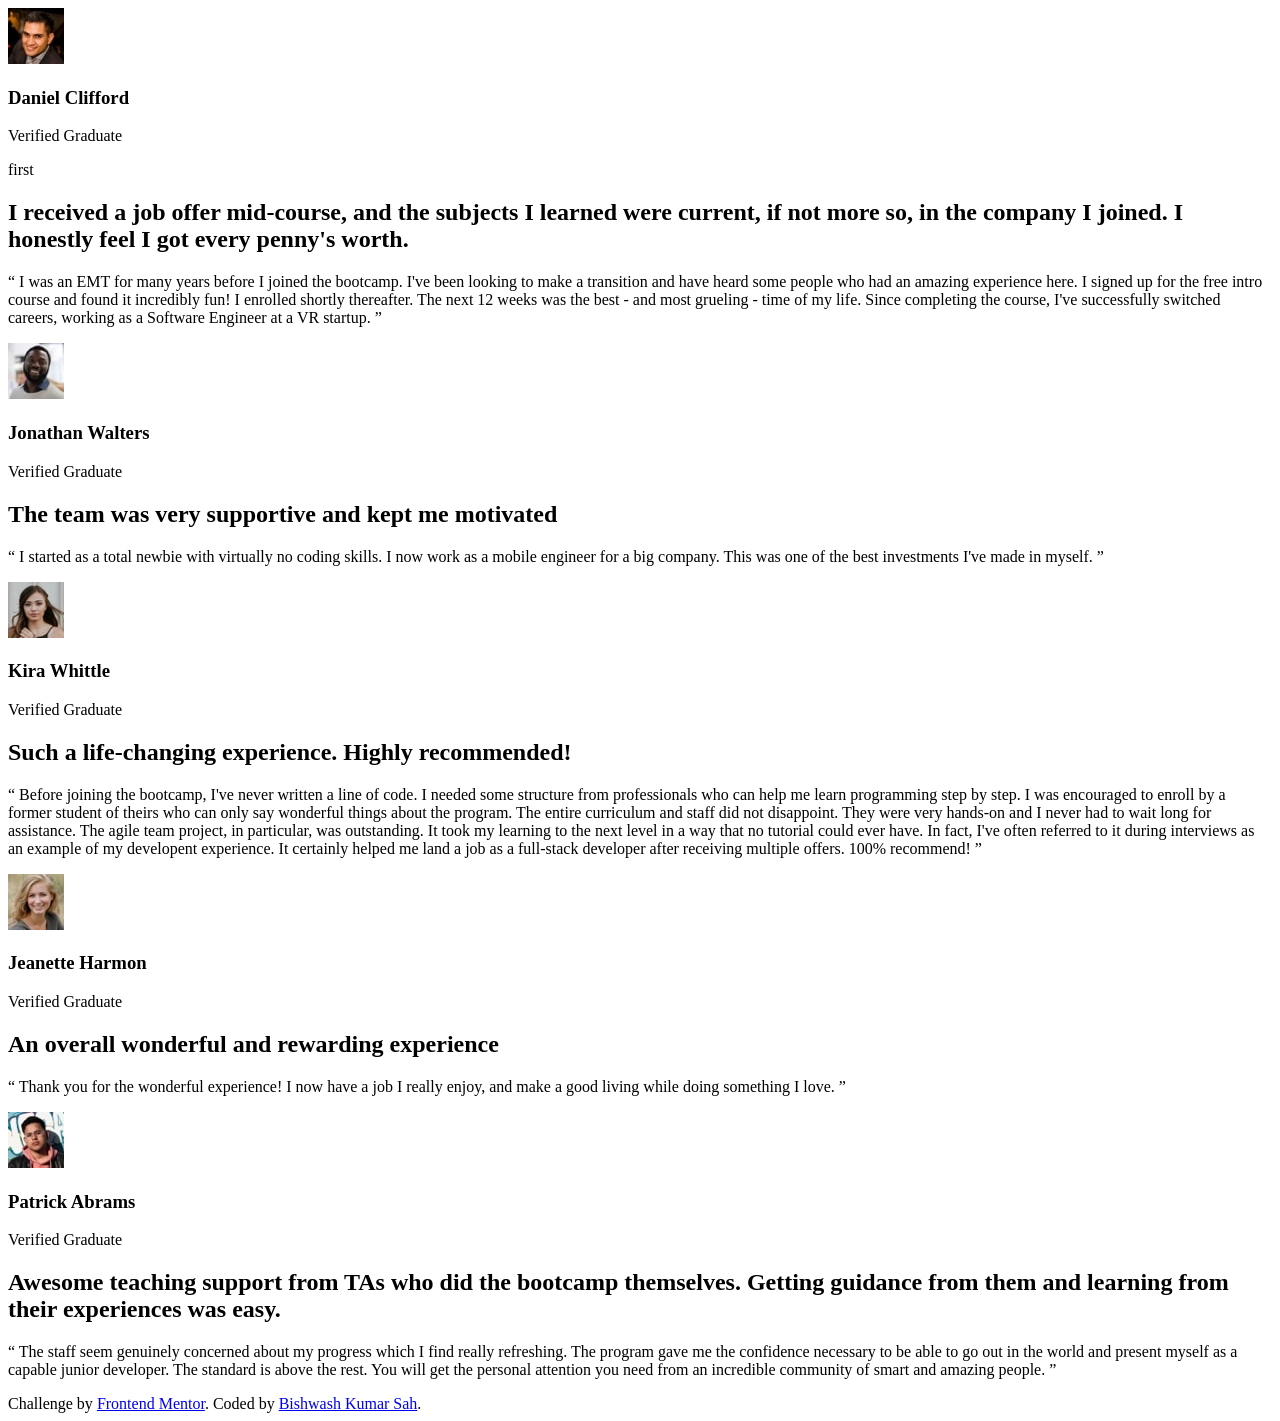
==== index.html @ c647e7f3 "index.html" ====
<!DOCTYPE html>
<html lang="en">
  <head>
    <meta charset="UTF-8" />
    <meta name="viewport" content="width=device-width, initial-scale=1.0" />
    <!-- displays site properly based on user's device -->
    <link
      rel="icon"
      type="image/png"
      sizes="32x32"
      href="./images/favicon-32x32.png"
    />
    <title>Frontend Mentor | Testimonials Grid Section</title>
    <link rel="preconnect" href="https://fonts.googleapis.com" />
    <link rel="preconnect" href="https://fonts.gstatic.com" crossorigin />
    <link
      href="https://fonts.googleapis.com/css2?family=Barlow+Semi+Condensed:wght@500;600&family=Roboto:ital,wght@0,100;0,500;1,700&display=swap"
      rel="stylesheet"
    />
    <link rel="stylesheet" href="styles.css" />
  </head>
  <body>
    <div class="testimonials">
      <div class="container bg-purple">
        <header class="header">
          <img src="../images/image-daniel.jpg" />
          <div class="userName">
            <h3>Daniel Clifford</h3>
            <p>Verified Graduate</p>
            first
          </div>
        </header>
        <h2>
          I received a job offer mid-course, and the subjects I learned were
          current, if not more so, in the company I joined. I honestly feel I
          got every penny's worth.
        </h2>
        <p class="quotation">
          “ I was an EMT for many years before I joined the bootcamp. I've been
          looking to make a transition and have heard some people who had an
          amazing experience here. I signed up for the free intro course and
          found it incredibly fun! I enrolled shortly thereafter. The next 12
          weeks was the best - and most grueling - time of my life. Since
          completing the course, I've successfully switched careers, working as
          a Software Engineer at a VR startup. ”
        </p>
      </div>
      <div class="container">
        <header class="header">
          <img src="../images/image-jonathan.jpg" />
          <div class="userName">
            <h3>Jonathan Walters</h3>
            <p>Verified Graduate</p>
          </div>
        </header>
        <h2>The team was very supportive and kept me motivated</h2>
        <p class="quotation">
          “ I started as a total newbie with virtually no coding skills. I now
          work as a mobile engineer for a big company. This was one of the best
          investments I've made in myself. ”
        </p>
      </div>
      <div class="container bg-black">
        <header class="header">
          <img src="../images/image-kira.jpg" />
          <div class="userName">
            <h3>Kira Whittle</h3>
            <p>Verified Graduate</p>
          </div>
        </header>
        <h2>Such a life-changing experience. Highly recommended!</h2>
        <p class="quotation">
          “ Before joining the bootcamp, I've never written a line of code. I
          needed some structure from professionals who can help me learn
          programming step by step. I was encouraged to enroll by a former
          student of theirs who can only say wonderful things about the program.
          The entire curriculum and staff did not disappoint. They were very
          hands-on and I never had to wait long for assistance. The agile team
          project, in particular, was outstanding. It took my learning to the
          next level in a way that no tutorial could ever have. In fact, I've
          often referred to it during interviews as an example of my developent
          experience. It certainly helped me land a job as a full-stack
          developer after receiving multiple offers. 100% recommend! ”
        </p>
      </div>

      <div class="container bg-grey">
        <header class="header">
          <img src="../images/image-jeanette.jpg" />
          <div class="userName">
            <h3>Jeanette Harmon</h3>
            <p>Verified Graduate</p>
          </div>
        </header>
        <h2>An overall wonderful and rewarding experience</h2>
        <p class="quotation">
          “ Thank you for the wonderful experience! I now have a job I really
          enjoy, and make a good living while doing something I love. ”
        </p>
      </div>

      <div class="container">
        <header class="header">
          <img src="../images/image-patrick.jpg" />
          <div class="userName">
            <h3>Patrick Abrams</h3>
            <p>Verified Graduate</p>
          </div>
        </header>
        <h2>
          Awesome teaching support from TAs who did the bootcamp themselves.
          Getting guidance from them and learning from their experiences was
          easy.
        </h2>
        <p class="quotation">
          “ The staff seem genuinely concerned about my progress which I find
          really refreshing. The program gave me the confidence necessary to be
          able to go out in the world and present myself as a capable junior
          developer. The standard is above the rest. You will get the personal
          attention you need from an incredible community of smart and amazing
          people. ”
        </p>
      </div>
    </div>

    <footer>
      <div class="attribution">
        Challenge by
        <a href="https://www.frontendmentor.io?ref=challenge" target="_blank"
          >Frontend Mentor</a
        >. Coded by <a href="#">Bishwash Kumar Sah</a>.
      </div>
    </footer>
  </body>
</html>
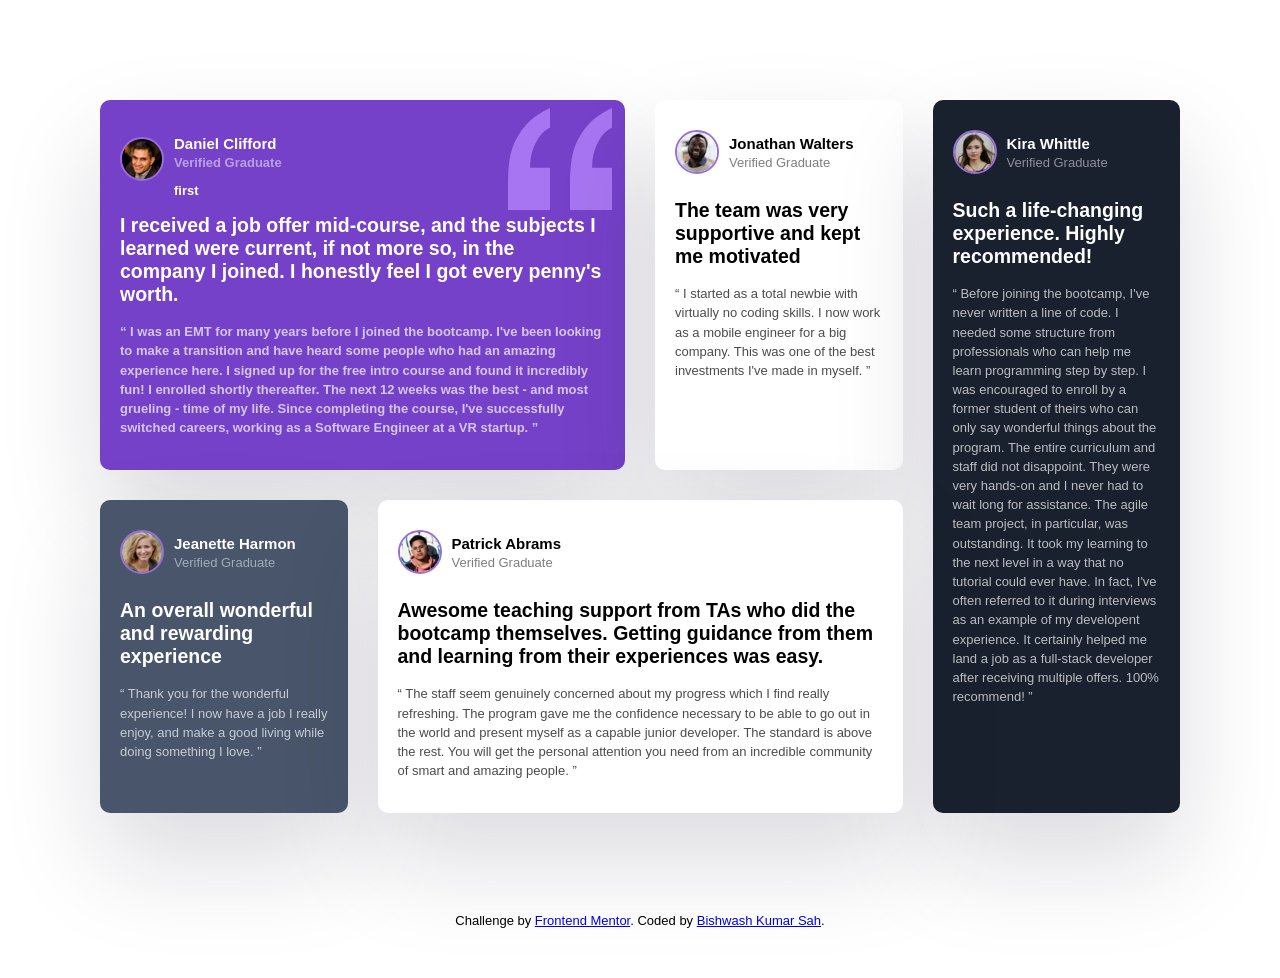
==== commit f74893d6: "x" ====
--- a/index.html
+++ b/index.html
@@ -8,7 +8,7 @@
       rel="icon"
       type="image/png"
       sizes="32x32"
-      href="./images/favicon-32x32.png"
+      href="/images/favicon-32x32.png"
     />
     <title>Frontend Mentor | Testimonials Grid Section</title>
     <link rel="preconnect" href="https://fonts.googleapis.com" />
@@ -23,7 +23,7 @@
     <div class="testimonials">
       <div class="container bg-purple">
         <header class="header">
-          <img src="../images/image-daniel.jpg" />
+          <img src="/images/image-daniel.jpg" />
           <div class="userName">
             <h3>Daniel Clifford</h3>
             <p>Verified Graduate</p>
@@ -47,7 +47,7 @@
       </div>
       <div class="container">
         <header class="header">
-          <img src="../images/image-jonathan.jpg" />
+          <img src="/images/image-jonathan.jpg" />
           <div class="userName">
             <h3>Jonathan Walters</h3>
             <p>Verified Graduate</p>
@@ -62,7 +62,7 @@
       </div>
       <div class="container bg-black">
         <header class="header">
-          <img src="../images/image-kira.jpg" />
+          <img src="/images/image-kira.jpg" />
           <div class="userName">
             <h3>Kira Whittle</h3>
             <p>Verified Graduate</p>
@@ -86,7 +86,7 @@
 
       <div class="container bg-grey">
         <header class="header">
-          <img src="../images/image-jeanette.jpg" />
+          <img src="/images/image-jeanette.jpg" />
           <div class="userName">
             <h3>Jeanette Harmon</h3>
             <p>Verified Graduate</p>
@@ -101,7 +101,7 @@
 
       <div class="container">
         <header class="header">
-          <img src="../images/image-patrick.jpg" />
+          <img src="/images/image-patrick.jpg" />
           <div class="userName">
             <h3>Patrick Abrams</h3>
             <p>Verified Graduate</p>
--- a/styles.css
+++ b/styles.css
@@ -0,0 +1,120 @@
+@import url("https://fonts.googleapis.com/css2?family=Barlow+Semi+Condensed:wght@500;600&family=Roboto:ital,wght@0,100;0,500;1,700&display=swap");
+body{
+  margin: 0;
+  padding: 0;
+  box-sizing: border-box;
+  font-family: 'Barlow Semi Condensed',sans-serif;
+  font-size: 13px;  
+}
+
+img{    
+  height: 40px;
+  width: 40px;
+  border-radius: 50%;
+  border: 2px solid #996ed9;
+  margin-right: 10px; 
+}
+.testimonials{
+  max-width:1440px;
+  margin:30px auto; 
+  display: grid;  
+  grid-template-columns: repeat(4,1fr);
+  margin:100px;
+  gap: 30px;
+}
+
+.container{   
+  
+  padding: 20px;  
+  background-color: hsl(0, 0%, 100%);
+  border-radius: 10px ;
+  box-shadow: rgba(17,12,46,0.15) 0px 48px 100px 0px;  
+  
+}
+
+.bg-purple{  
+  color: hsl(0, 0%, 100%);
+  font-weight: 600;
+  background-color: hsl(263, 55%, 52%);
+  background-image: url('/images/bg-pattern-quotation.svg');
+  background-image: cover;
+  background-repeat: no-repeat;
+  background-position: right 13px top 8px ;  
+}
+
+.bg-grey{
+  background-color: hsl(217, 19%, 35%);
+  color: hsl(0, 0%, 100%);
+}
+
+.bg-black{
+  background-color: hsl(219, 29%, 14%);
+  color: hsl(0, 0%, 100%);
+}
+
+.header{
+  display: flex;
+  align-items: center;
+
+}
+
+.userName h3{
+  font-size: 15px;
+  margin-bottom: -10px;   
+}
+.userName p{
+  opacity: 50%;
+}
+
+p[class="quotation"]{
+  opacity: 70%;
+  line-height: 1.2rem;
+  margin-top: -0.2px;
+}
+
+ .container:nth-of-type(1){
+  grid-column: 1/3;
+  grid-row: 1/2;
+ }
+ .container:nth-of-type(5){
+  grid-column: 2/4;
+  grid-row: 2/3;
+ }
+ .container:nth-of-type(3){
+  grid-column: 4/5;
+  grid-row: 1/3;
+ }
+ @media(max-width:800px){
+  .testimonials{
+    margin:30px
+  }
+
+  .container:nth-of-type(1){
+    grid-column: 1/5;
+    grid-row: 1/2;
+   }   
+   .container:nth-of-type(2){
+    grid-column: 1/5;
+    grid-row: 2/3;
+   }
+   .container:nth-of-type(3){
+    grid-column: 1/5;
+    grid-row: 3/4;
+   }   
+   .container:nth-of-type(4){
+    grid-column: 1/5;
+    grid-row: 4/5;
+   }   
+   .container:nth-of-type(5){
+    grid-column: 1/5;
+    grid-row: 5;
+   }   
+  }
+
+  footer{
+    text-align: center;
+    padding-bottom: 50px;
+  }
+
+
+
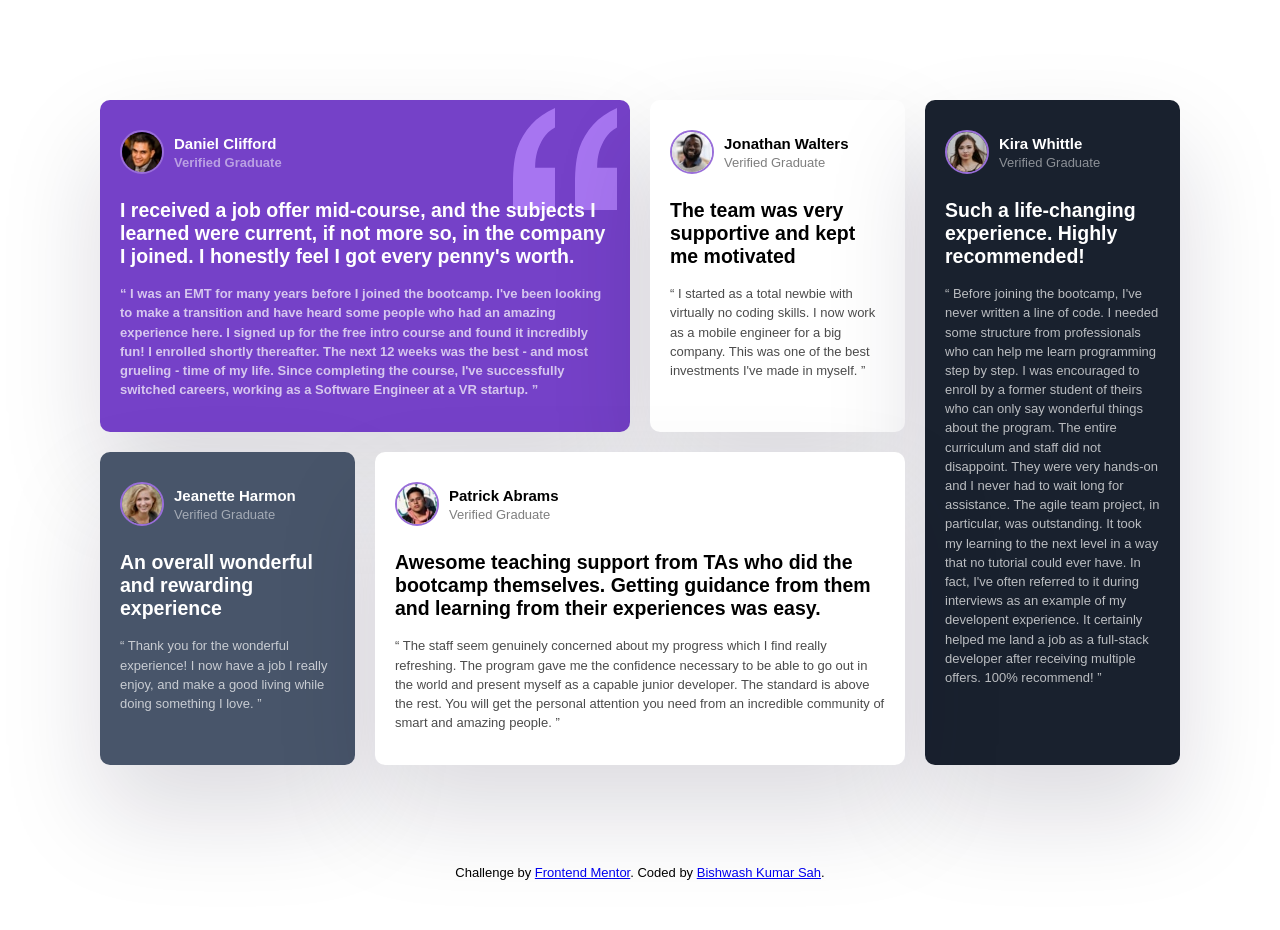
==== commit d6283a95: "." ====
--- a/index.html
+++ b/index.html
@@ -3,13 +3,7 @@
   <head>
     <meta charset="UTF-8" />
     <meta name="viewport" content="width=device-width, initial-scale=1.0" />
-    <!-- displays site properly based on user's device -->
-    <link
-      rel="icon"
-      type="image/png"
-      sizes="32x32"
-      href="/images/favicon-32x32.png"
-    />
+    <link rel="icon" type="image/png" sizes="32x32" href="favicon-32x32.png" />
     <title>Frontend Mentor | Testimonials Grid Section</title>
     <link rel="preconnect" href="https://fonts.googleapis.com" />
     <link rel="preconnect" href="https://fonts.gstatic.com" crossorigin />
@@ -22,14 +16,13 @@
   <body>
     <div class="testimonials">
       <div class="container bg-purple">
-        <header class="header">
-          <img src="/images/image-daniel.jpg" />
+        <div class="header">
+          <img src="image-daniel.jpg" alt="daniel" />
           <div class="userName">
             <h3>Daniel Clifford</h3>
             <p>Verified Graduate</p>
-            first
           </div>
-        </header>
+        </div>
         <h2>
           I received a job offer mid-course, and the subjects I learned were
           current, if not more so, in the company I joined. I honestly feel I
@@ -46,13 +39,13 @@
         </p>
       </div>
       <div class="container">
-        <header class="header">
-          <img src="/images/image-jonathan.jpg" />
+        <div class="header">
+          <img src="image-jonathan.jpg" alt="jonathan" />
           <div class="userName">
             <h3>Jonathan Walters</h3>
             <p>Verified Graduate</p>
           </div>
-        </header>
+        </div>
         <h2>The team was very supportive and kept me motivated</h2>
         <p class="quotation">
           “ I started as a total newbie with virtually no coding skills. I now
@@ -61,13 +54,13 @@
         </p>
       </div>
       <div class="container bg-black">
-        <header class="header">
-          <img src="/images/image-kira.jpg" />
+        <div class="header">
+          <img src="image-kira.jpg" alt="kira" />
           <div class="userName">
             <h3>Kira Whittle</h3>
             <p>Verified Graduate</p>
           </div>
-        </header>
+        </div>
         <h2>Such a life-changing experience. Highly recommended!</h2>
         <p class="quotation">
           “ Before joining the bootcamp, I've never written a line of code. I
@@ -85,13 +78,13 @@
       </div>
 
       <div class="container bg-grey">
-        <header class="header">
-          <img src="/images/image-jeanette.jpg" />
+        <div class="header">
+          <img src="image-jeanette.jpg" alt="jeanette" />
           <div class="userName">
             <h3>Jeanette Harmon</h3>
             <p>Verified Graduate</p>
           </div>
-        </header>
+        </div>
         <h2>An overall wonderful and rewarding experience</h2>
         <p class="quotation">
           “ Thank you for the wonderful experience! I now have a job I really
@@ -100,13 +93,13 @@
       </div>
 
       <div class="container">
-        <header class="header">
-          <img src="/images/image-patrick.jpg" />
+        <div class="header">
+          <img src="image-patrick.jpg" alt="patrick" />
           <div class="userName">
             <h3>Patrick Abrams</h3>
             <p>Verified Graduate</p>
           </div>
-        </header>
+        </div>
         <h2>
           Awesome teaching support from TAs who did the bootcamp themselves.
           Getting guidance from them and learning from their experiences was
--- a/styles.css
+++ b/styles.css
@@ -20,7 +20,7 @@
   display: grid;  
   grid-template-columns: repeat(4,1fr);
   margin:100px;
-  gap: 30px;
+  gap: 20px;
 }
 
 .container{   
@@ -36,7 +36,7 @@
   color: hsl(0, 0%, 100%);
   font-weight: 600;
   background-color: hsl(263, 55%, 52%);
-  background-image: url('/images/bg-pattern-quotation.svg');
+  background-image: url('bg-pattern-quotation.svg');
   background-image: cover;
   background-repeat: no-repeat;
   background-position: right 13px top 8px ;  
